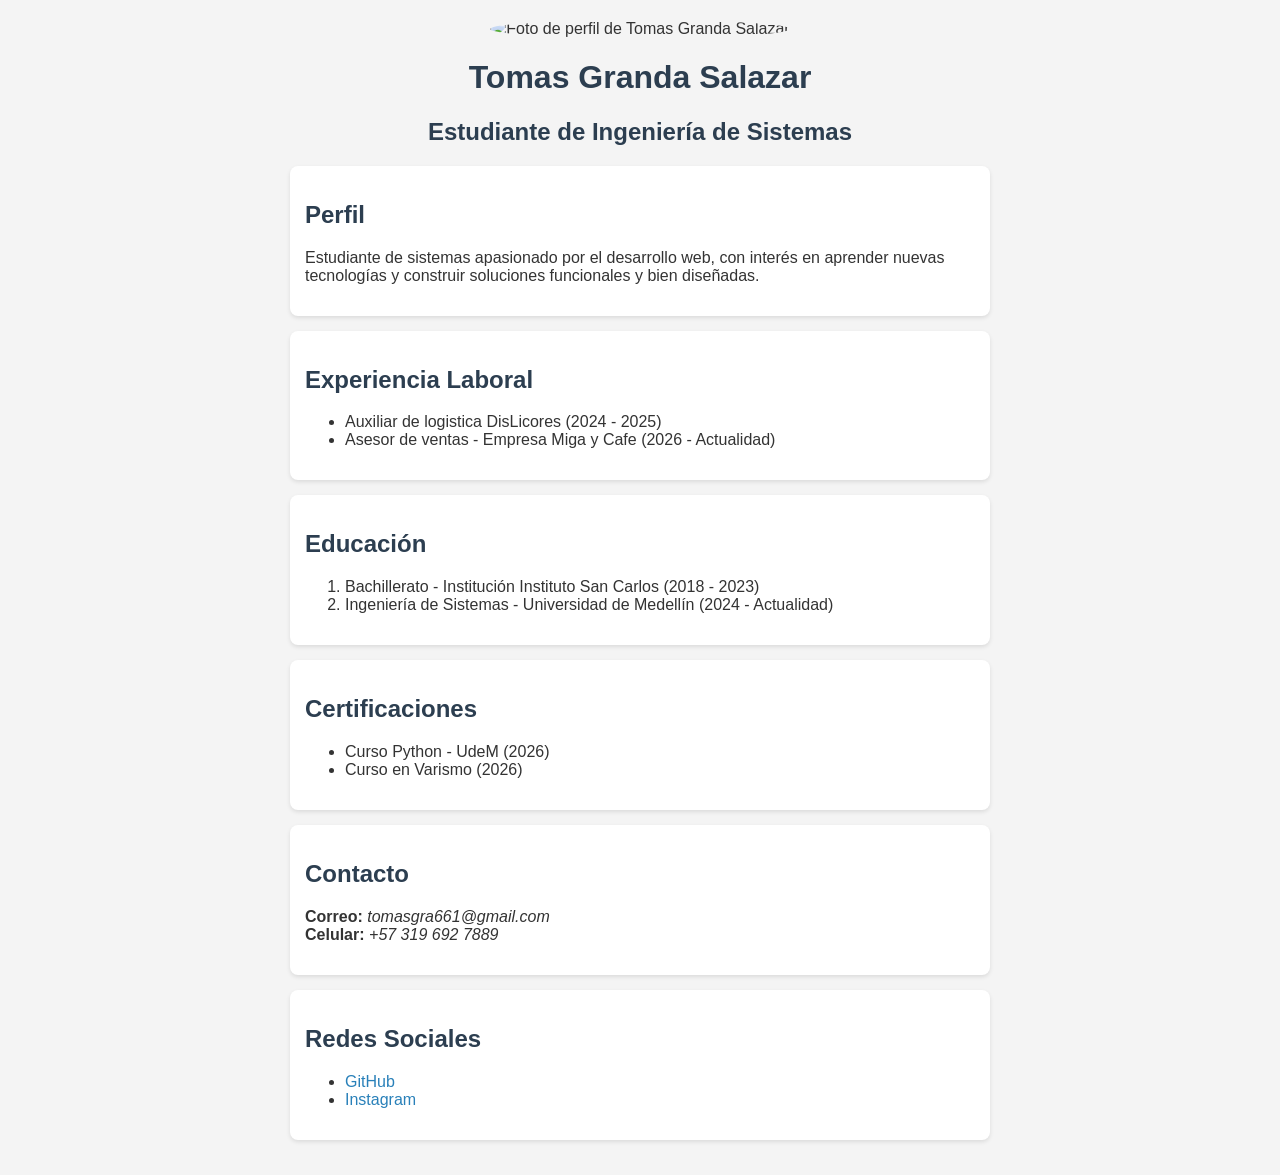
==== IA/ia.html @ d617b2cd "generacion de IA" ====
<!DOCTYPE html>
<html lang="es">
<head>
  <meta charset="UTF-8">
  <title>Hoja de Vida - Tomas Granda Salazar</title>
  <link rel="stylesheet" href="estilos.css">
</head>
<body>

  <header>
    <img src="https://cdn-images.dzcdn.net/images/artist/d128822eb60817b362b9d6e8c696e933/1900x1900-000000-81-0-0.jpg" alt="Foto de perfil de Tomas Granda Salazar">
    <h1>Tomas Granda Salazar</h1>
    <h2>Estudiante de Ingeniería de Sistemas</h2>
  </header>

  <section>
    <h2>Perfil</h2>
    <p>
      Estudiante de sistemas apasionado por el desarrollo web, con interés en
      aprender nuevas tecnologías y construir soluciones funcionales y bien
      diseñadas. 
    </p>
  </section>

  <section>
    <h2>Experiencia Laboral</h2>
    <ul>
      <li>Auxiliar de logistica DisLicores (2024 - 2025)</li>
      <li>Asesor de ventas - Empresa Miga y Cafe (2026 - Actualidad)</li>
    </ul>
  </section>

  <section>
    <h2>Educación</h2>
    <ol>
      <li>Bachillerato - Institución Instituto San Carlos (2018 - 2023)</li>
      <li>Ingeniería de Sistemas - Universidad de Medellín (2024 - Actualidad)</li>
    </ol>
  </section>

  <section>
    <h2>Certificaciones</h2>
    <ul>
      <li>Curso Python - UdeM (2026)</li>
      <li>Curso en Varismo (2026)</li>
    </ul>
  </section>

  <section>
    <h2>Contacto</h2>
    <p>
      <b>Correo:</b> <i>tomasgra661@gmail.com</i><br>
      <b>Celular:</b> <i>+57 319 692 7889</i>
    </p>
  </section>

  <section>
    <h2>Redes Sociales</h2>
    <ul>
      <li><a href="https://github.com/tomasgranda2606" target="_blank">GitHub</a></li>
      <li><a href="https://www.instagram.com/7.granda__/" target="_blank">Instagram</a></li>
    </ul>
  </section>

</body>
</html>
---- IA/estilos.css ----
body {
  font-family: Arial, sans-serif;
  max-width: 700px;
  margin: 0 auto;
  padding: 20px;
  background-color: #f4f4f4;
  color: #333;
}

header {
  text-align: center;
}

header img {
  width: 150px;
  height: 150px;
  border-radius: 50%;
  object-fit: cover;
}

section {
  background-color: #fff;
  margin-bottom: 15px;
  padding: 15px;
  border-radius: 8px;
  box-shadow: 0 2px 4px rgba(0,0,0,0.1);
}

h1, h2 {
  color: #2c3e50;
}

a {
  color: #2980b9;
  text-decoration: none;
}

a:hover {
  text-decoration: underline;
}
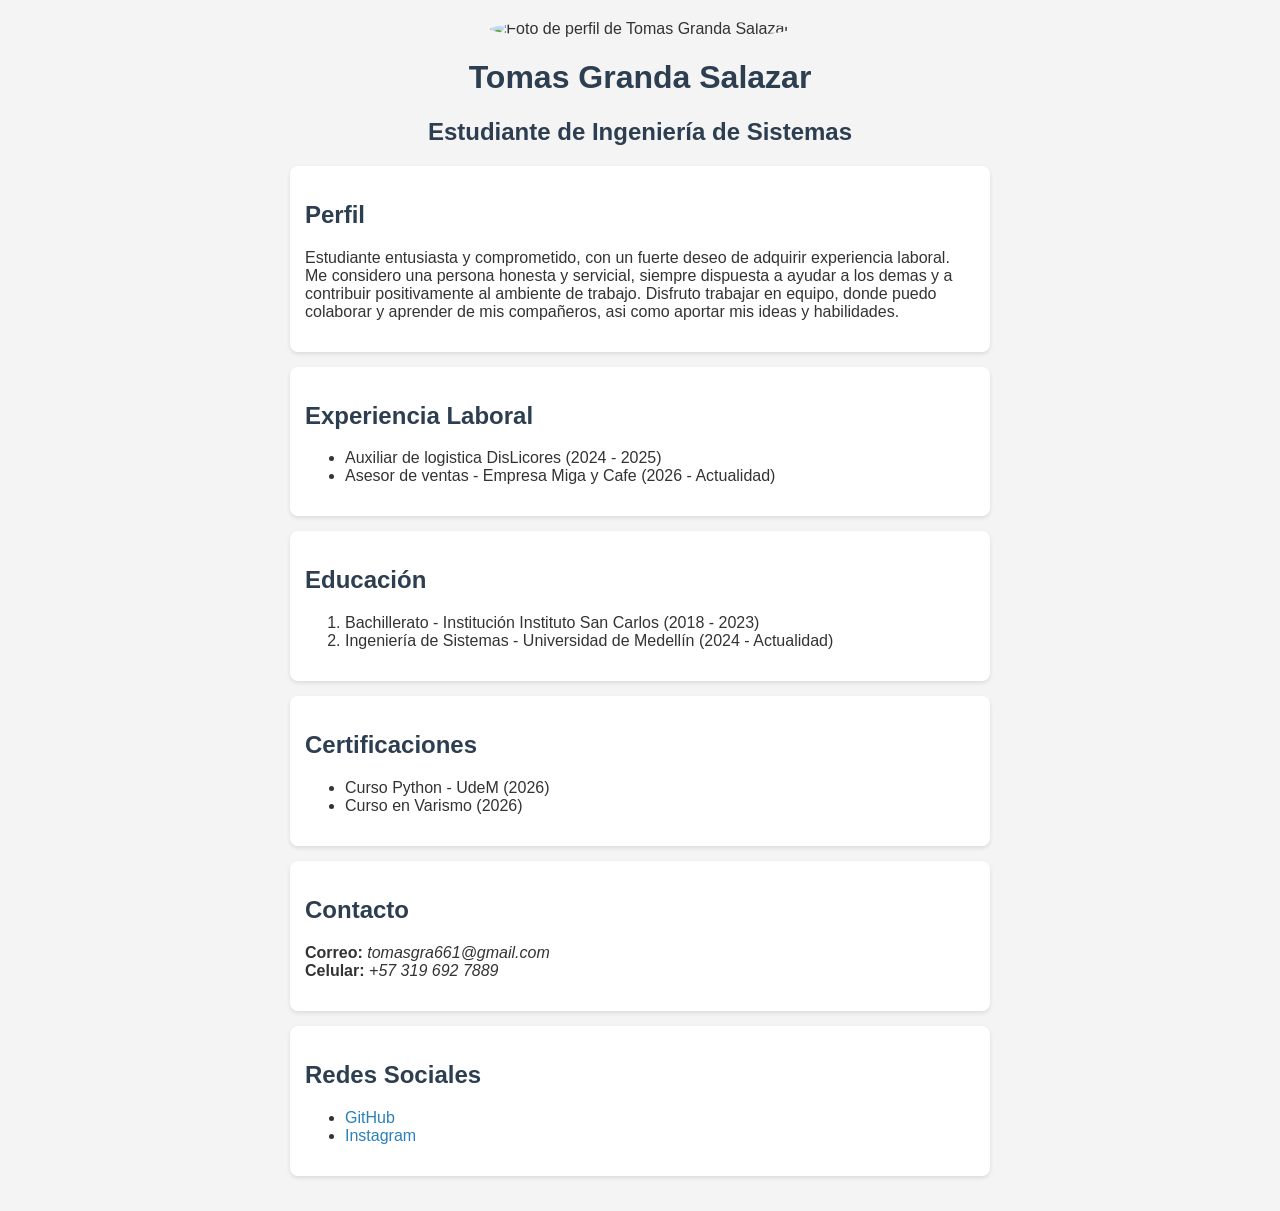
==== commit 81bf45a0: "update ia" ====
--- a/IA/ia.html
+++ b/IA/ia.html
@@ -16,9 +16,12 @@
   <section>
     <h2>Perfil</h2>
     <p>
-      Estudiante de sistemas apasionado por el desarrollo web, con interés en
-      aprender nuevas tecnologías y construir soluciones funcionales y bien
-      diseñadas. 
+      Estudiante entusiasta y comprometido, con un fuerte deseo de adquirir
+      experiencia laboral. Me considero una persona honesta y servicial,
+      siempre dispuesta a ayudar a los demas y a contribuir positivamente
+      al ambiente de trabajo. Disfruto trabajar en equipo, donde puedo 
+      colaborar y aprender de mis compañeros, asi como aportar mis ideas
+      y habilidades.    
     </p>
   </section>
 
